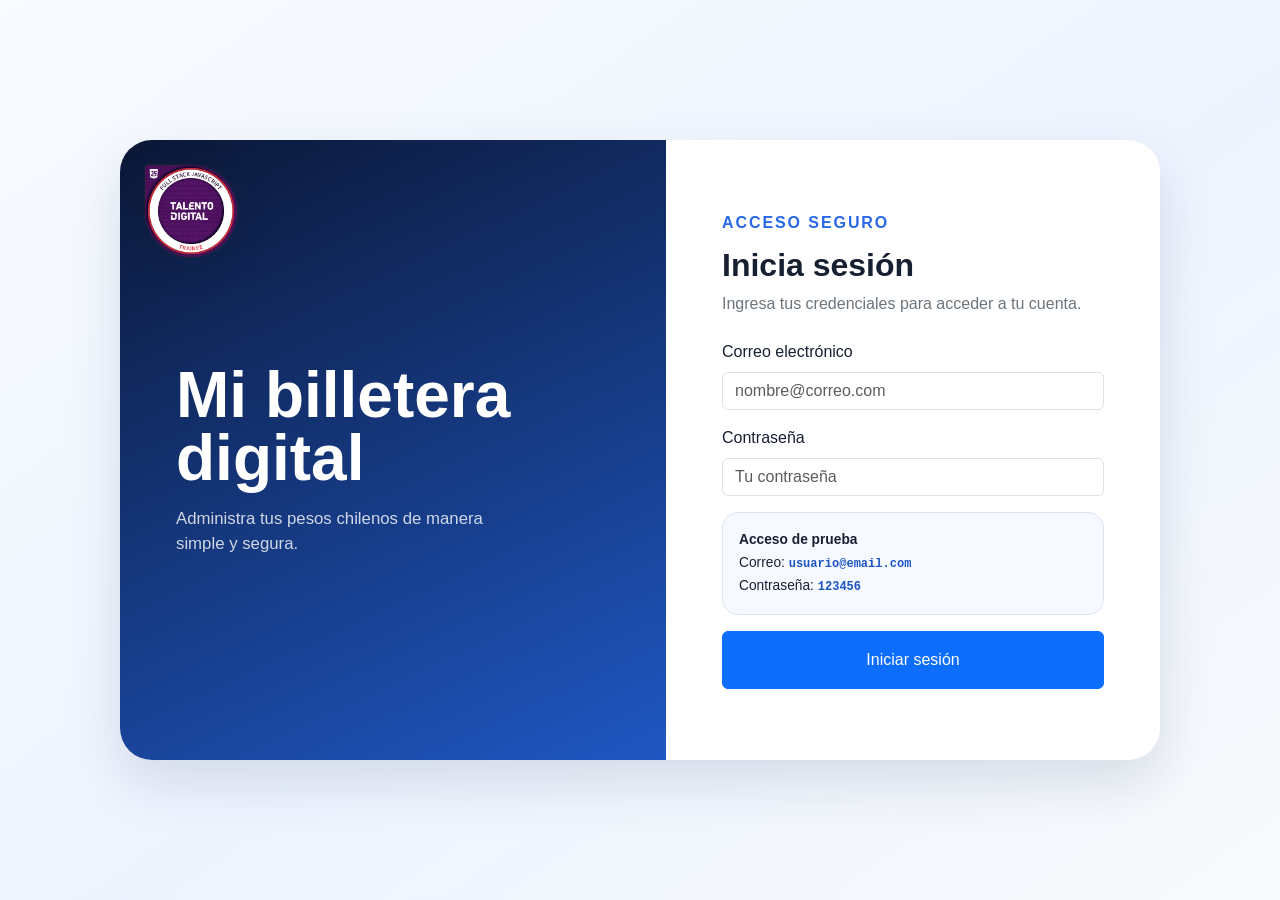
==== login.html @ d6748f27 "feat: :sparkles: first comitt adding all files" ====
<!doctype html>
<html lang="es-CL">
  <head>
    <meta charset="utf-8" />
    <meta name="viewport" content="width=device-width, initial-scale=1" />
    <meta
      name="description"
      content="Inicio de sesión de la billetera digital"
    />
    <title>Billetera | Iniciar sesión</title>
    <link rel="icon" href="./assets/img/logoTD/js_logo.png" />
    <link
      href="https://cdn.jsdelivr.net/npm/bootstrap@5.3.8/dist/css/bootstrap.min.css"
      rel="stylesheet"
      integrity="sha384-sRIl4kxILFvY47J16cr9ZwB07vP4J8+LH7qKQnuqkuIAvNWLzeN8tE5YBujZqJLB"
      crossorigin="anonymous"
    />
    <link rel="stylesheet" href="./assets/css/styles.css" />
  </head>

  <body class="app-page">
    <main class="app-shell">
      <section class="app-hero" aria-labelledby="welcome-title">
        <div>
          <img
            class="brand-logo"
            src="./assets/img/logoTD/js_logo.png"
            alt="Logo Talento Digital JS"
          />
          <h1 id="welcome-title">Mi billetera digital</h1>
          <p>Administra tus pesos chilenos de manera simple y segura.</p>
        </div>
      </section>

      <section class="app-panel" aria-labelledby="login-title">
        <p class="section-label">Acceso seguro</p>
        <h2 id="login-title">Inicia sesión</h2>
        <p class="text-secondary mb-4">
          Ingresa tus credenciales para acceder a tu cuenta.
        </p>

        <div id="alert-container" aria-live="polite"></div>

        <form id="loginForm">
          <div class="mb-3">
            <label class="form-label" for="email">Correo electrónico</label>
            <input
              class="form-control"
              id="email"
              name="email"
              type="email"
              placeholder="nombre@correo.com"
              autocomplete="email"
              required
            />
          </div>

          <div class="mb-3">
            <label class="form-label" for="password">Contraseña</label>
            <input
              class="form-control"
              id="password"
              name="password"
              type="password"
              placeholder="Tu contraseña"
              autocomplete="current-password"
              required
            />
          </div>

          <div class="demo-card mb-3" aria-label="Credenciales de prueba">
            <strong>Acceso de prueba</strong><br />
            Correo: <code>usuario@email.com</code><br />
            Contraseña: <code>123456</code>
          </div>

          <button class="btn btn-primary w-100 py-3" type="submit">
            Iniciar sesión
          </button>
        </form>
      </section>
    </main>

    <script
      src="https://code.jquery.com/jquery-3.7.1.min.js"
      integrity="sha256-/JqT3SQfawRcv/BIHPThkBvs0OEvtFFmqPF/lYI/Cxo="
      crossorigin="anonymous"
    ></script>
    <script src="./assets/js/billetera.js"></script>
    <script src="./assets/js/login.js"></script>
  </body>
</html>
---- assets/css/styles.css ----
:root {
  --wallet-primary: #2867e8;
  --wallet-ink: #172033;
  --wallet-muted: #667085;
  --wallet-surface: #f6f9ff;
  --wallet-border: #dbe4f2;
}

body,
button,
input,
select {
  font-family: "Trebuchet MS", "Segoe UI", sans-serif;
}

.app-page {
  min-height: 100vh;
  display: grid;
  place-items: center;
  padding: 2rem 1rem;
  color: var(--wallet-ink);
  background: linear-gradient(145deg, #f8fbff, #eef4ff 55%, #f8fafc);
}

.app-shell {
  position: relative;
  width: min(100%, 1040px);
  min-height: 620px;
  display: grid;
  grid-template-columns: 1.05fr 0.95fr;
  overflow: hidden;
  background: #fff;
  border-radius: 2rem;
  box-shadow: 0 22px 55px rgba(15, 35, 75, 0.13);
}

.app-hero,
.app-panel {
  padding: clamp(2rem, 5vw, 3.5rem);
}

.app-hero {
  display: flex;
  align-items: center;
  color: #fff;
  background: linear-gradient(155deg, #0b1736, #1f57c3);
}

.brand-logo {
  position: absolute;
  top: 1.25rem;
  left: 1.25rem;
  z-index: 1000;
  width: clamp(5.5rem, 8vw, 7rem);
  height: auto;
  filter: drop-shadow(0 0.5rem 1rem rgba(15, 23, 42, 0.2));
}

.app-hero h1 {
  max-width: 11ch;
  margin: 1.25rem 0 1rem;
  font-size: clamp(2.35rem, 5vw, 4.2rem);
  font-weight: 800;
  line-height: 0.98;
}

.app-hero p {
  max-width: 36ch;
  margin: 0;
  color: rgba(255, 255, 255, 0.8);
  font-size: 1.05rem;
}

.app-panel {
  min-width: 0;
  display: flex;
  flex-direction: column;
  justify-content: center;
}

.app-panel > a.btn {
  align-self: flex-start;
}

.app-panel h2 {
  margin-bottom: 0.5rem;
  font-size: 2rem;
  font-weight: 800;
}

.section-label {
  margin-bottom: 0.65rem;
  color: var(--wallet-primary);
  font-weight: 900;
  letter-spacing: 0.12em;
  text-transform: uppercase;
}

.demo-card,
.balance-card,
.transfer-details,
.empty-state {
  padding: 1rem;
  background: var(--wallet-surface);
  border: 1px solid var(--wallet-border);
  border-radius: 1rem;
}

.demo-card {
  font-size: 0.86rem;
  line-height: 1.65;
}

.demo-card code {
  color: #1d55c6;
  font-weight: 700;
}

.balance-card,
.transfer-details,
.empty-state {
  display: flex;
  flex-direction: column;
  gap: 0.25rem;
}

.balance-card strong {
  color: #17864b;
  font-size: 1.8rem;
}

.balance-card span,
.contact-item small,
.transaction-item small,
.transfer-details span,
.empty-state span {
  color: var(--wallet-muted);
}

.action-stack {
  display: grid;
  gap: 0.75rem;
}

.action-stack .btn {
  min-height: 3rem;
}

.contact-list,
.transaction-list {
  max-height: 20rem;
  overflow-y: auto;
}

.contact-item,
.transaction-item {
  display: flex;
  align-items: center;
  justify-content: space-between;
  gap: 1rem;
}

.contact-item strong,
.contact-item small,
.transaction-item strong,
.transaction-item small {
  display: block;
}

.contact-item.active small {
  color: rgba(255, 255, 255, 0.82);
}

.contact-item.active .badge {
  color: #fff !important;
  background: rgba(255, 255, 255, 0.2) !important;
}

.transaction-item > span {
  min-width: 0;
}

.transaction-item > strong {
  flex: 0 0 auto;
}

.empty-state {
  margin: 0;
  text-align: center;
}

@media (max-width: 820px) {
  .app-shell {
    min-height: auto;
    grid-template-columns: 1fr;
    max-width: 560px;
  }

  .app-hero {
    padding-top: 8.5rem;
  }

  .app-hero h1 {
    max-width: 13ch;
    font-size: 2.5rem;
  }
}

@media (max-width: 576px) {
  .app-page {
    display: block;
    padding: 0;
    background: #fff;
  }

  .app-shell {
    min-height: 100vh;
    border-radius: 0;
  }

  .app-hero,
  .app-panel {
    padding: 1.5rem 1.25rem;
  }

  .brand-logo {
    top: 0.75rem;
    left: 0.75rem;
    width: 5.25rem;
  }

  .app-hero {
    padding-top: 7rem;
  }

  .app-panel > a.btn {
    align-self: stretch;
  }
}
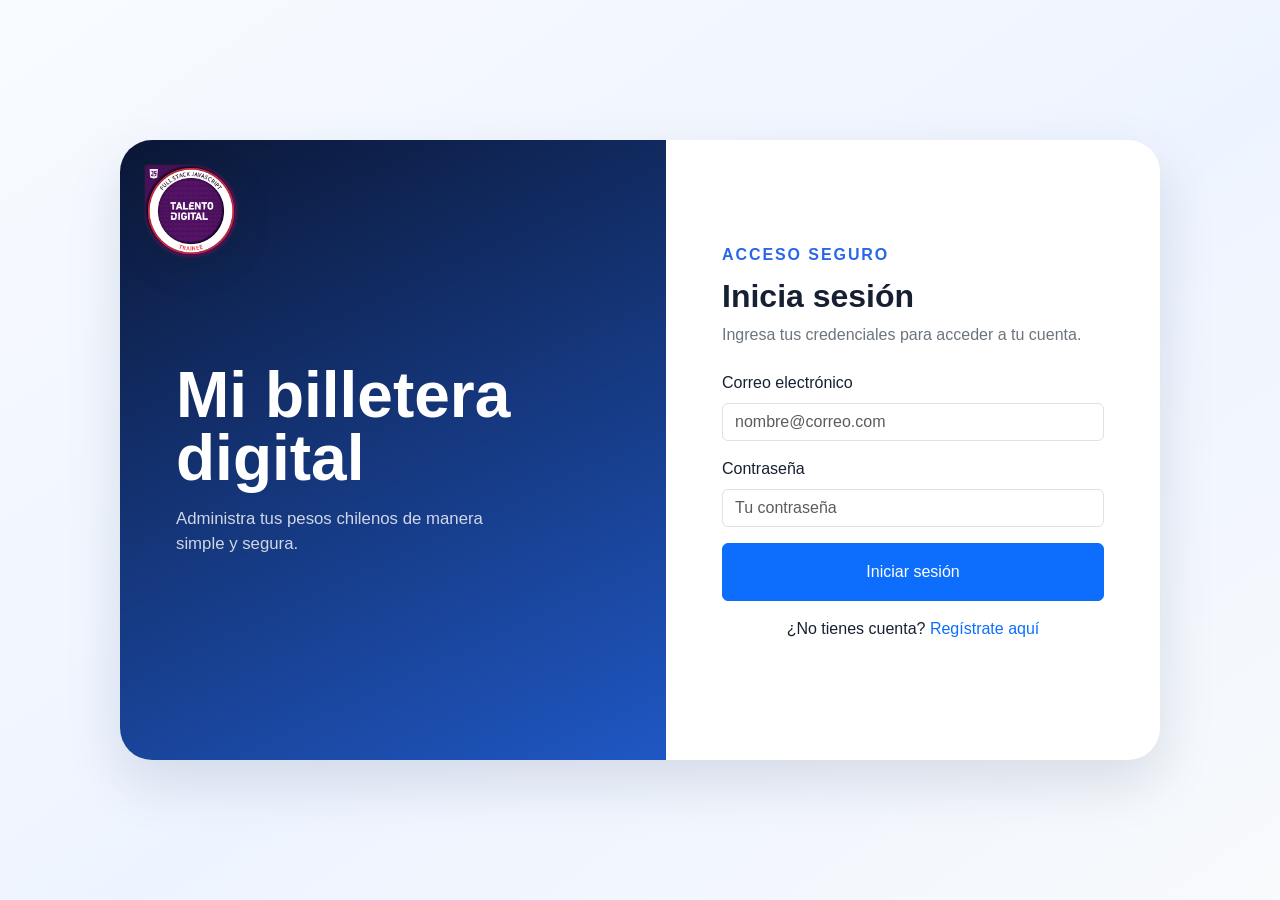
==== commit 2fd85e69: "feat: :zap: working in login html and js INTERFACE (login.html): - Form with HTML5 validation - Resp" ====
--- a/login.html
+++ b/login.html
@@ -68,16 +68,18 @@
             />
           </div>
 
-          <div class="demo-card mb-3" aria-label="Credenciales de prueba">
-            <strong>Acceso de prueba</strong><br />
-            Correo: <code>usuario@email.com</code><br />
-            Contraseña: <code>123456</code>
-          </div>
-
           <button class="btn btn-primary w-100 py-3" type="submit">
             Iniciar sesión
           </button>
         </form>
+
+        <!-- Enlace a registro -->
+        <p class="text-center mt-3">
+          ¿No tienes cuenta?
+          <a href="register.html" class="text-decoration-none"
+            >Regístrate aquí</a
+          >
+        </p>
       </section>
     </main>
 
